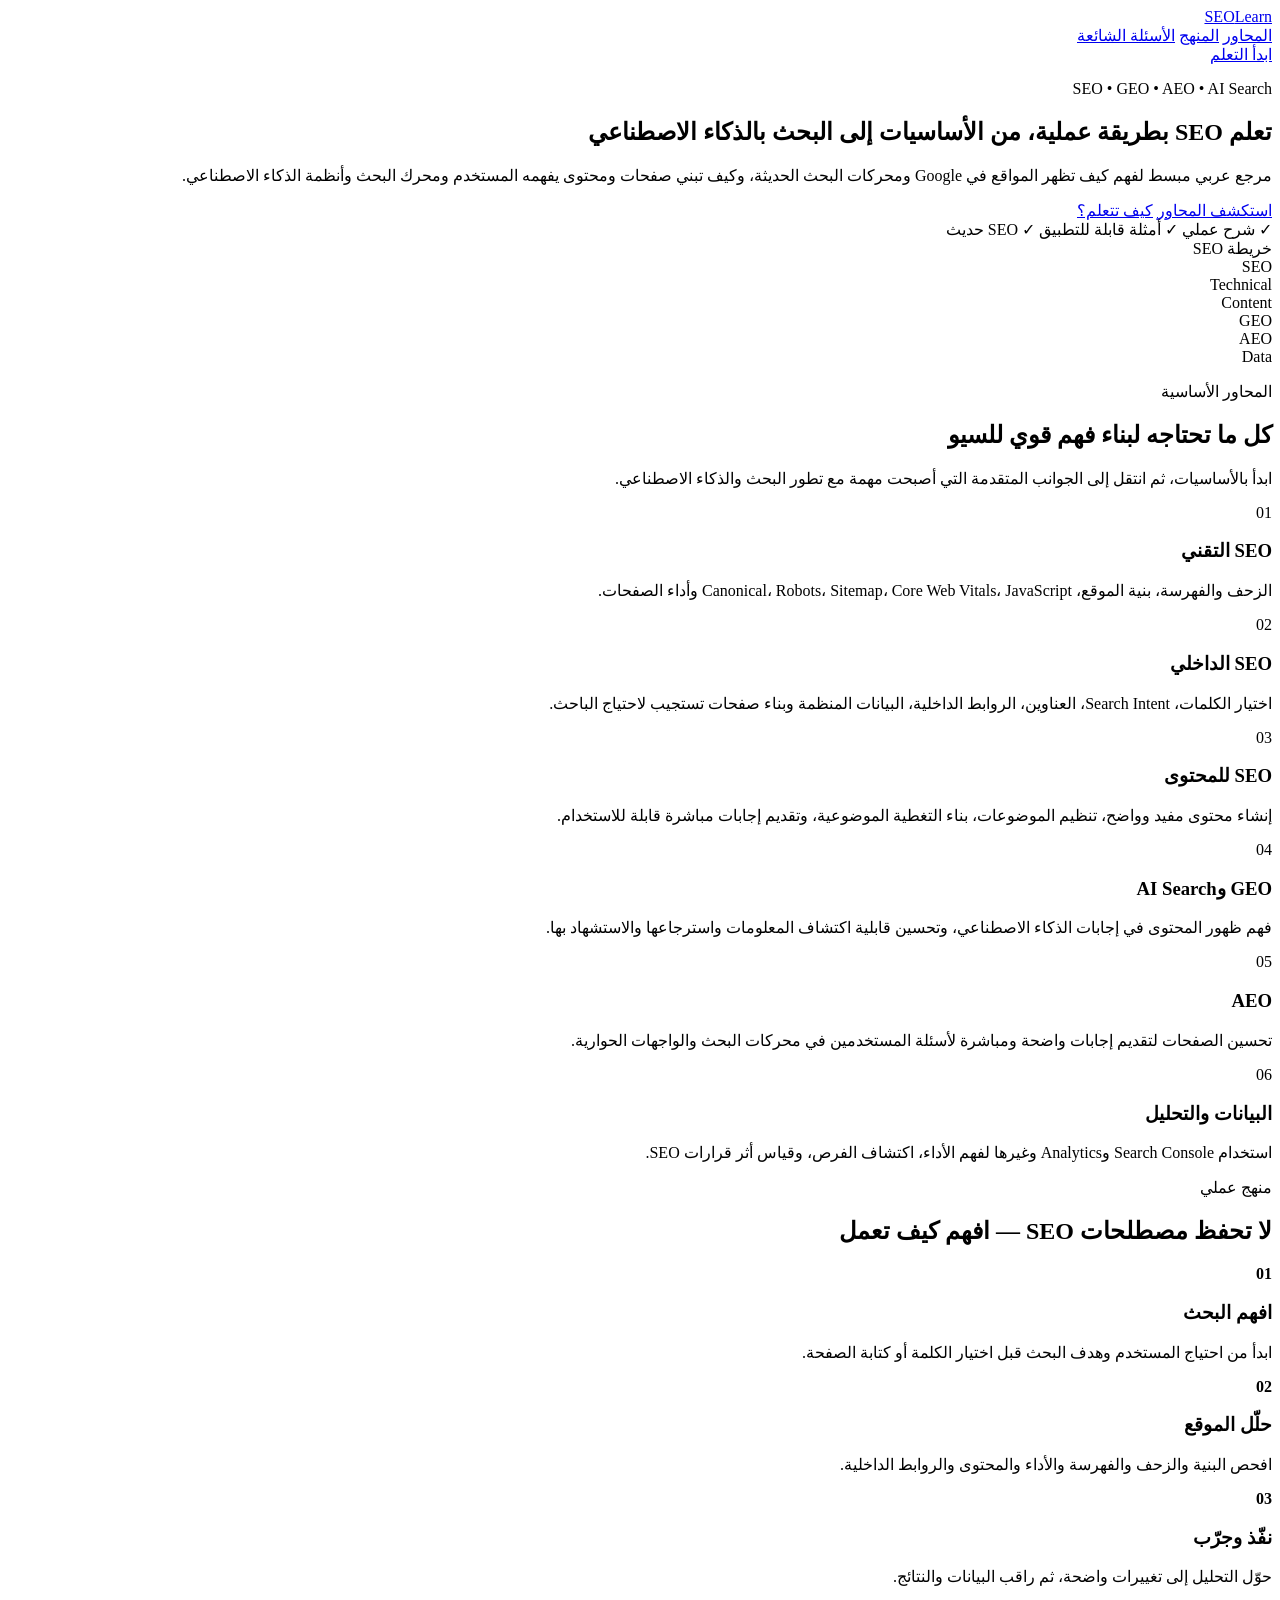
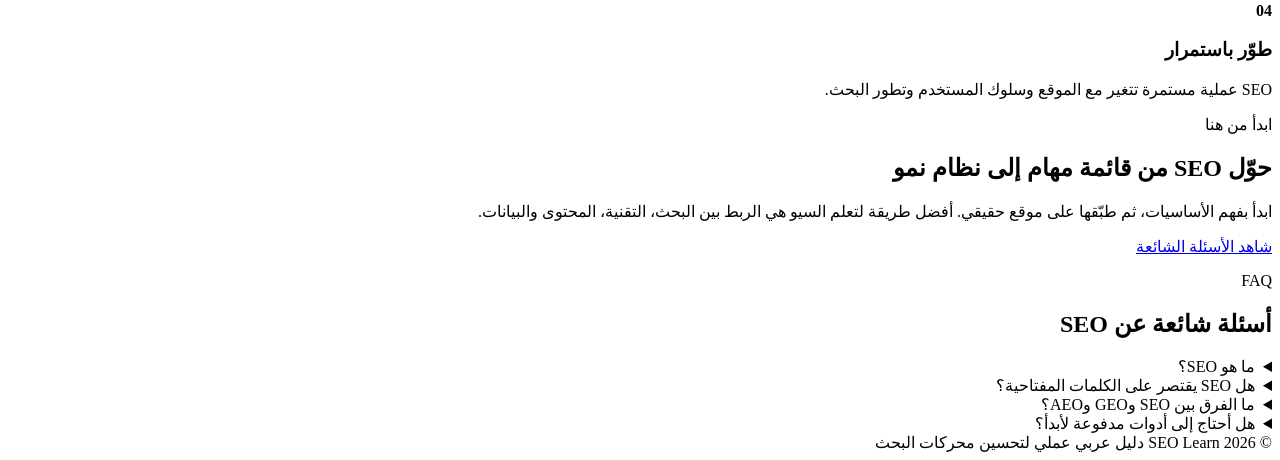
==== index.html @ 8ce14e4f "Create index.html" ====
<!doctype html>
<html lang="ar" dir="rtl">
<head>
  <meta charset="utf-8">
  <meta name="viewport" content="width=device-width, initial-scale=1">
  <title>تعلم SEO | دليل عملي لتحسين محركات البحث</title>
  <meta name="description" content="تعلم تحسين محركات البحث SEO بأسلوب عملي: السيو التقني، المحتوى، تجربة المستخدم، GEO وAEO وظهور المواقع في محركات البحث والبحث بالذكاء الاصطناعي.">
  <meta name="robots" content="index,follow,max-image-preview:large">
  <meta name="theme-color" content="#0b1020">
  <link rel="canonical" href="https://yousef-almasaed.github.io/seo-learn-landingpage/">
  <meta property="og:type" content="website">
  <meta property="og:locale" content="ar_AR">
  <meta property="og:title" content="تعلم SEO | دليل عملي لتحسين محركات البحث">
  <meta property="og:description" content="دليل عملي لفهم SEO الحديث وبناء مواقع أفضل لمحركات البحث والمستخدمين وأنظمة البحث بالذكاء الاصطناعي.">
  <meta property="og:url" content="https://yousef-almasaed.github.io/seo-learn-landingpage/">
  <meta name="twitter:card" content="summary_large_image">
  <link rel="stylesheet" href="style.css">
  <script type="application/ld+json">
  {
    "@context":"https://schema.org",
    "@type":"WebPage",
    "name":"تعلم SEO",
    "description":"دليل عملي لتعلم تحسين محركات البحث SEO.",
    "inLanguage":"ar",
    "url":"https://yousef-almasaed.github.io/seo-learn-landingpage/",
    "about":[
      {"@type":"Thing","name":"تحسين محركات البحث SEO"},
      {"@type":"Thing","name":"SEO التقني"},
      {"@type":"Thing","name":"GEO"},
      {"@type":"Thing","name":"AEO"}
    ]
  }
  </script>
</head>
<body>
  <header class="site-header">
    <nav class="nav container" aria-label="التنقل الرئيسي">
      <a class="logo" href="#top" aria-label="تعلم SEO">SEO<span>Learn</span></a>
      <div class="nav-links">
        <a href="#topics">المحاور</a>
        <a href="#method">المنهج</a>
        <a href="#faq">الأسئلة الشائعة</a>
      </div>
      <a class="nav-cta" href="#start">ابدأ التعلم</a>
    </nav>
  </header>

  <main id="top">
    <section class="hero">
      <div class="container hero-grid">
        <div class="hero-copy">
          <p class="eyebrow">SEO • GEO • AEO • AI Search</p>
          <h1>تعلم SEO بطريقة عملية، من الأساسيات إلى البحث بالذكاء الاصطناعي</h1>
          <p class="hero-text">مرجع عربي مبسط لفهم كيف تظهر المواقع في Google ومحركات البحث الحديثة، وكيف تبني صفحات ومحتوى يفهمه المستخدم ومحرك البحث وأنظمة الذكاء الاصطناعي.</p>
          <div class="actions">
            <a class="btn primary" href="#topics">استكشف المحاور</a>
            <a class="btn secondary" href="#method">كيف تتعلم؟</a>
          </div>
          <div class="trust-row">
            <span>✓ شرح عملي</span>
            <span>✓ أمثلة قابلة للتطبيق</span>
            <span>✓ SEO حديث</span>
          </div>
        </div>
        <div class="hero-card" aria-label="خريطة تعلم SEO">
          <div class="card-label">خريطة SEO</div>
          <div class="orbit center">SEO</div>
          <div class="orbit o1">Technical</div>
          <div class="orbit o2">Content</div>
          <div class="orbit o3">GEO</div>
          <div class="orbit o4">AEO</div>
          <div class="orbit o5">Data</div>
        </div>
      </div>
    </section>

    <section class="section" id="topics">
      <div class="container">
        <div class="section-heading">
          <p class="eyebrow">المحاور الأساسية</p>
          <h2>كل ما تحتاجه لبناء فهم قوي للسيو</h2>
          <p>ابدأ بالأساسيات، ثم انتقل إلى الجوانب المتقدمة التي أصبحت مهمة مع تطور البحث والذكاء الاصطناعي.</p>
        </div>
        <div class="cards">
          <article class="topic-card">
            <span class="number">01</span>
            <h3>SEO التقني</h3>
            <p>الزحف والفهرسة، بنية الموقع، Canonical، Robots، Sitemap، Core Web Vitals، JavaScript وأداء الصفحات.</p>
          </article>
          <article class="topic-card">
            <span class="number">02</span>
            <h3>SEO الداخلي</h3>
            <p>اختيار الكلمات، Search Intent، العناوين، الروابط الداخلية، البيانات المنظمة وبناء صفحات تستجيب لاحتياج الباحث.</p>
          </article>
          <article class="topic-card">
            <span class="number">03</span>
            <h3>SEO للمحتوى</h3>
            <p>إنشاء محتوى مفيد وواضح، تنظيم الموضوعات، بناء التغطية الموضوعية، وتقديم إجابات مباشرة قابلة للاستخدام.</p>
          </article>
          <article class="topic-card">
            <span class="number">04</span>
            <h3>GEO وAI Search</h3>
            <p>فهم ظهور المحتوى في إجابات الذكاء الاصطناعي، وتحسين قابلية اكتشاف المعلومات واسترجاعها والاستشهاد بها.</p>
          </article>
          <article class="topic-card">
            <span class="number">05</span>
            <h3>AEO</h3>
            <p>تحسين الصفحات لتقديم إجابات واضحة ومباشرة لأسئلة المستخدمين في محركات البحث والواجهات الحوارية.</p>
          </article>
          <article class="topic-card">
            <span class="number">06</span>
            <h3>البيانات والتحليل</h3>
            <p>استخدام Search Console وAnalytics وغيرها لفهم الأداء، اكتشاف الفرص، وقياس أثر قرارات SEO.</p>
          </article>
        </div>
      </div>
    </section>

    <section class="section dark" id="method">
      <div class="container">
        <div class="section-heading light">
          <p class="eyebrow">منهج عملي</p>
          <h2>لا تحفظ مصطلحات SEO — افهم كيف تعمل</h2>
        </div>
        <div class="steps">
          <div class="step"><b>01</b><h3>افهم البحث</h3><p>ابدأ من احتياج المستخدم وهدف البحث قبل اختيار الكلمة أو كتابة الصفحة.</p></div>
          <div class="step"><b>02</b><h3>حلّل الموقع</h3><p>افحص البنية والزحف والفهرسة والأداء والمحتوى والروابط الداخلية.</p></div>
          <div class="step"><b>03</b><h3>نفّذ وجرّب</h3><p>حوّل التحليل إلى تغييرات واضحة، ثم راقب البيانات والنتائج.</p></div>
          <div class="step"><b>04</b><h3>طوّر باستمرار</h3><p>SEO عملية مستمرة تتغير مع الموقع وسلوك المستخدم وتطور البحث.</p></div>
        </div>
      </div>
    </section>

    <section class="section" id="start">
      <div class="container callout">
        <div>
          <p class="eyebrow">ابدأ من هنا</p>
          <h2>حوّل SEO من قائمة مهام إلى نظام نمو</h2>
          <p>ابدأ بفهم الأساسيات، ثم طبّقها على موقع حقيقي. أفضل طريقة لتعلم السيو هي الربط بين البحث، التقنية، المحتوى والبيانات.</p>
        </div>
        <a class="btn primary" href="#faq">شاهد الأسئلة الشائعة</a>
      </div>
    </section>

    <section class="section faq" id="faq">
      <div class="container narrow">
        <div class="section-heading">
          <p class="eyebrow">FAQ</p>
          <h2>أسئلة شائعة عن SEO</h2>
        </div>
        <details><summary>ما هو SEO؟</summary><p>SEO هو مجموعة من الممارسات التي تساعد محركات البحث على اكتشاف صفحات الموقع وفهمها وتقييم مدى ملاءمتها لاحتياجات الباحثين.</p></details>
        <details><summary>هل SEO يقتصر على الكلمات المفتاحية؟</summary><p>لا. الكلمات جزء من الصورة فقط. SEO يشمل التقنية، نية البحث، جودة المحتوى، بنية الموقع، الروابط، تجربة المستخدم والبيانات.</p></details>
        <details><summary>ما الفرق بين SEO وGEO وAEO؟</summary><p>SEO يركز على الظهور في محركات البحث، بينما يشير GEO وAEO إلى ممارسات مرتبطة بتحسين قابلية اكتشاف المحتوى واستخدامه في تجارب البحث والإجابات الحديثة، بما فيها أنظمة الذكاء الاصطناعي.</p></details>
        <details><summary>هل أحتاج إلى أدوات مدفوعة لأبدأ؟</summary><p>لا. يمكنك البدء بأدوات مجانية مثل Google Search Console وGoogle Analytics، ثم إضافة أدوات متخصصة عندما تحتاج إلى بيانات أو عمليات تحليل أعمق.</p></details>
      </div>
    </section>
  </main>

  <footer class="footer">
    <div class="container footer-inner">
      <span>© 2026 SEO Learn</span>
      <span>دليل عربي عملي لتحسين محركات البحث</span>
    </div>
  </footer>
</body>
</html>
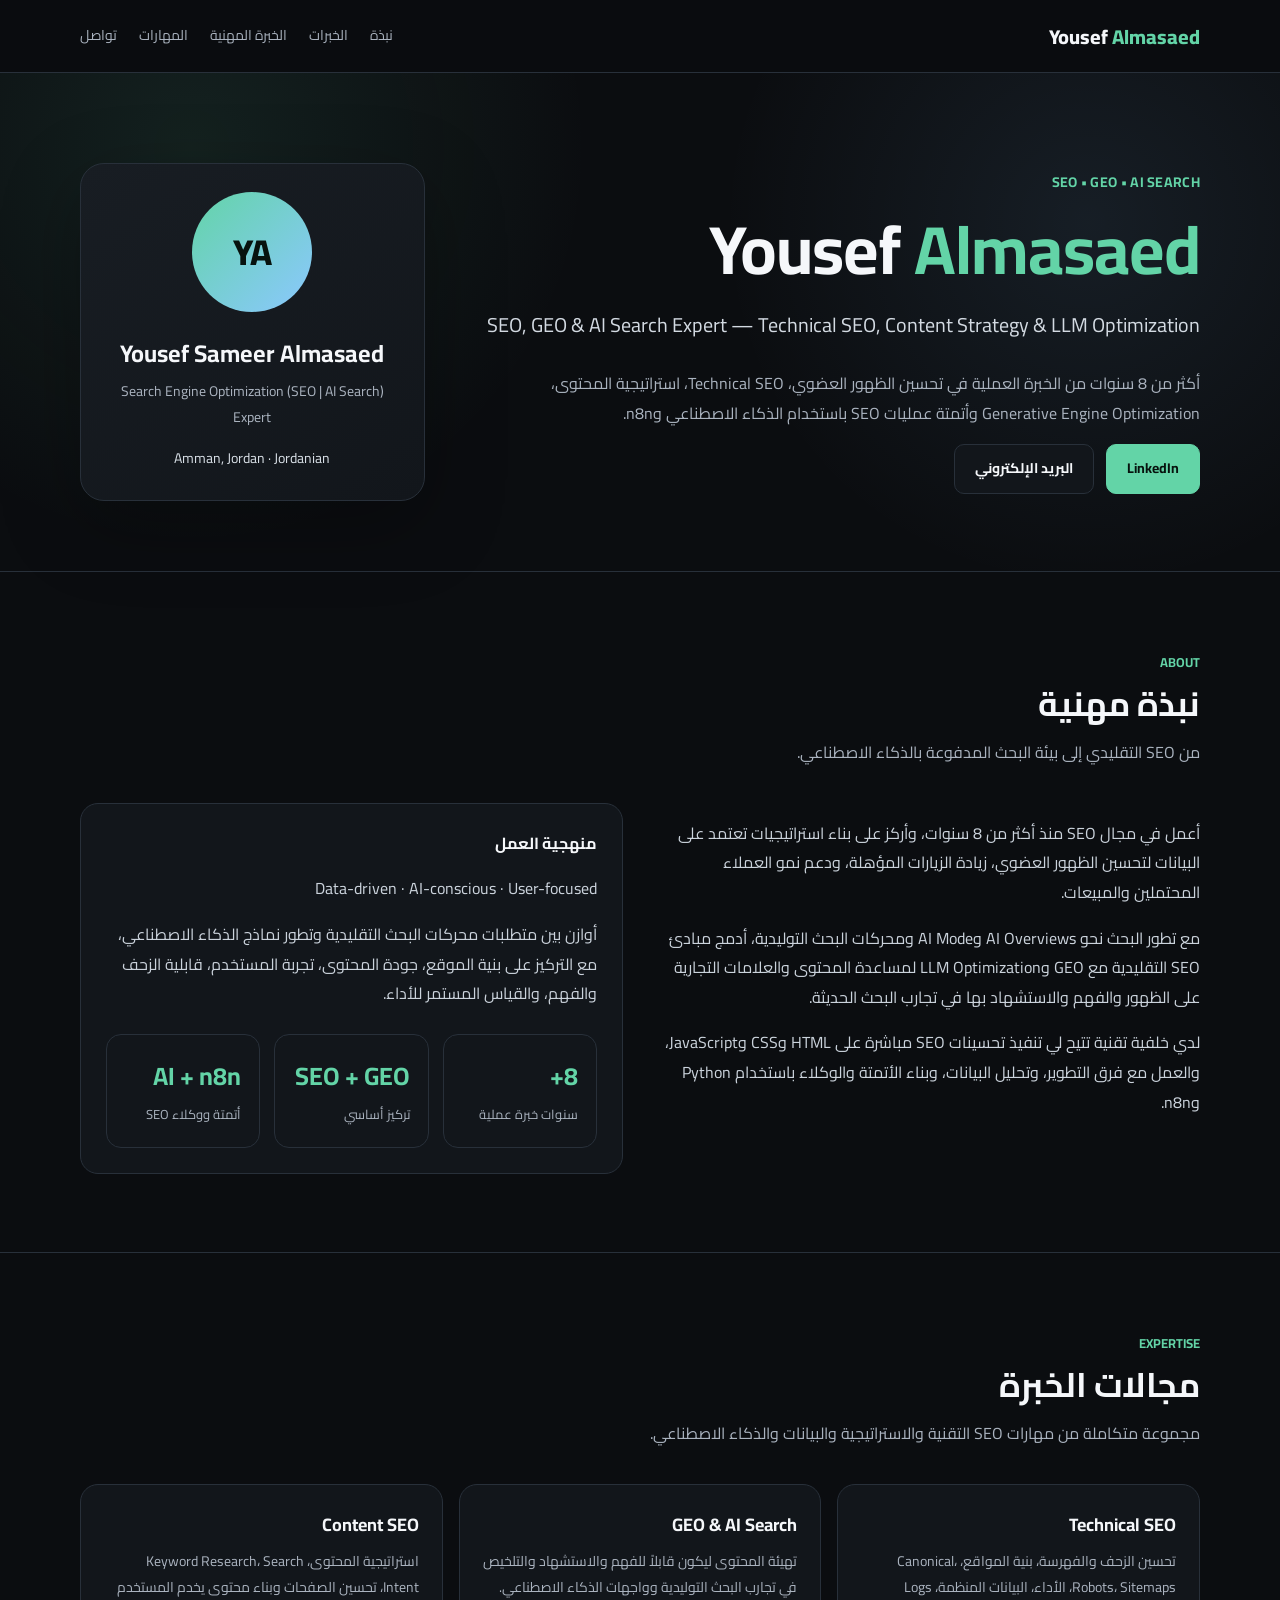
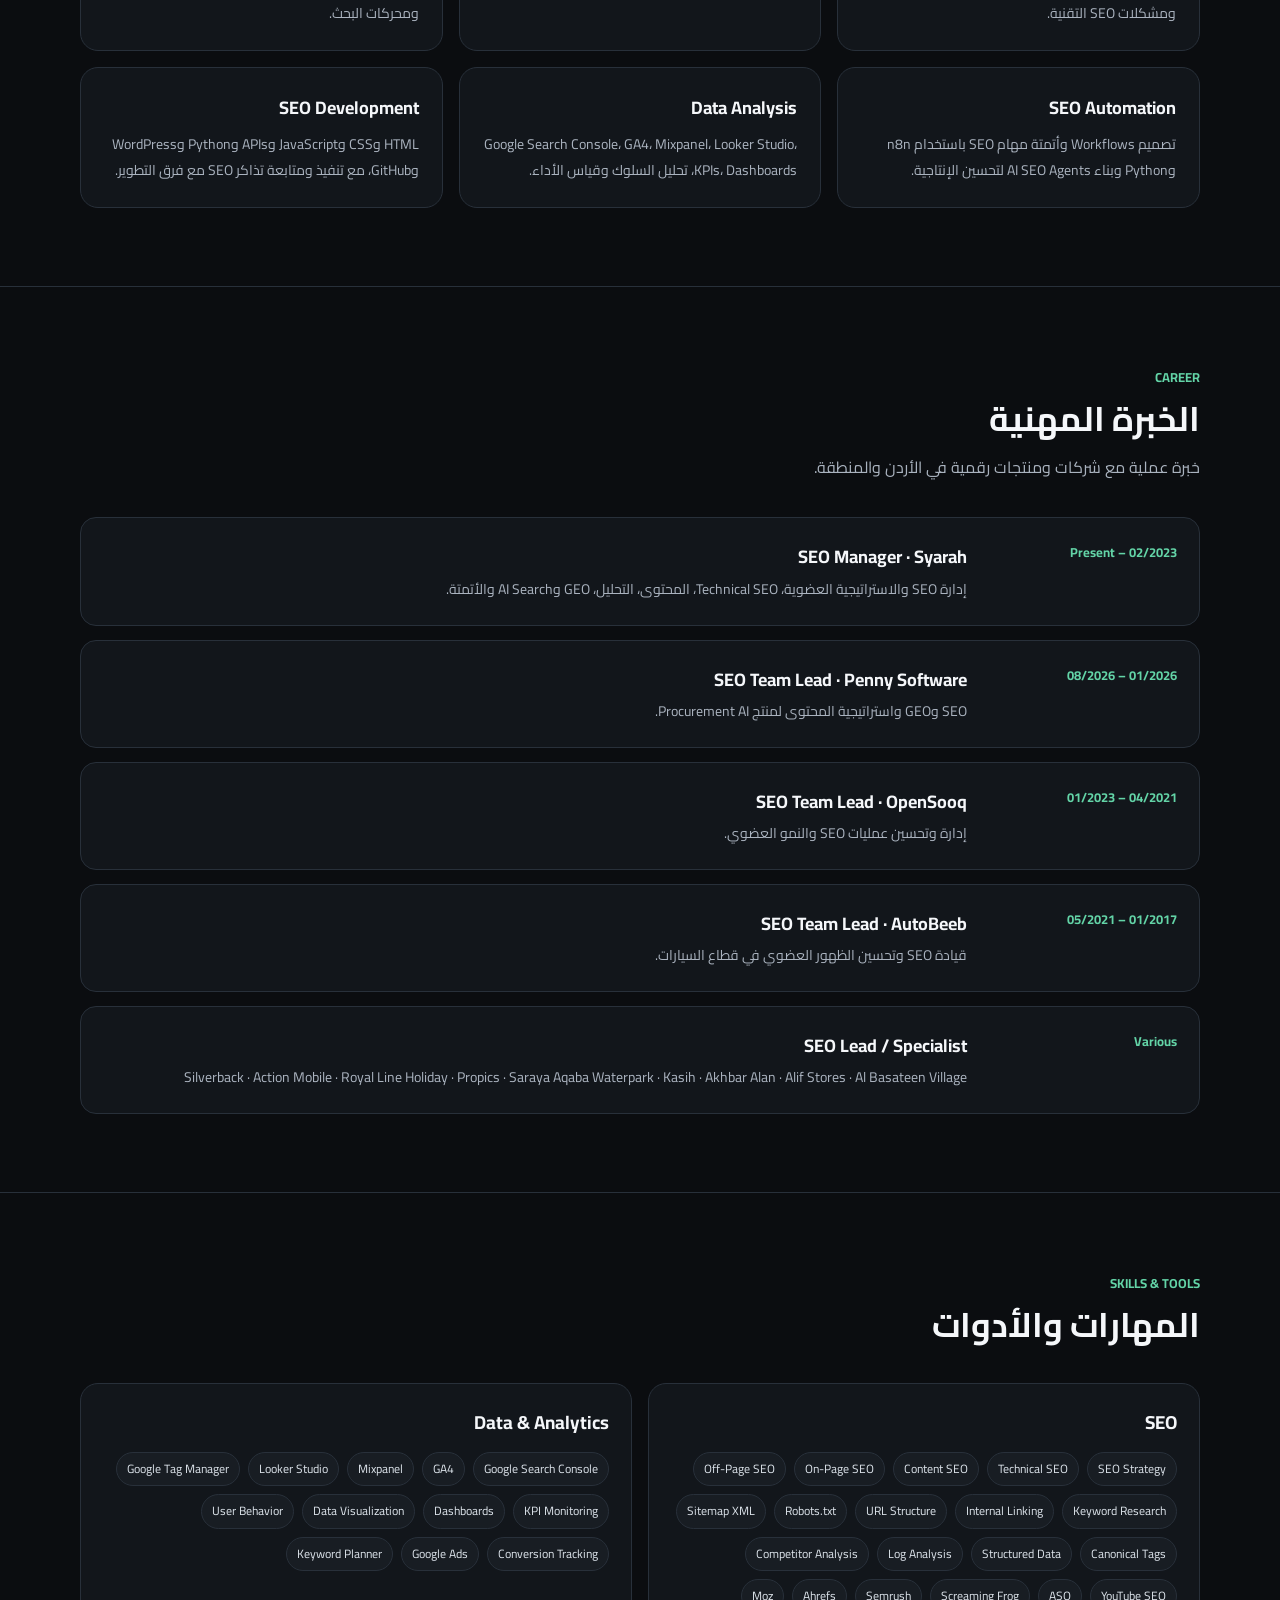
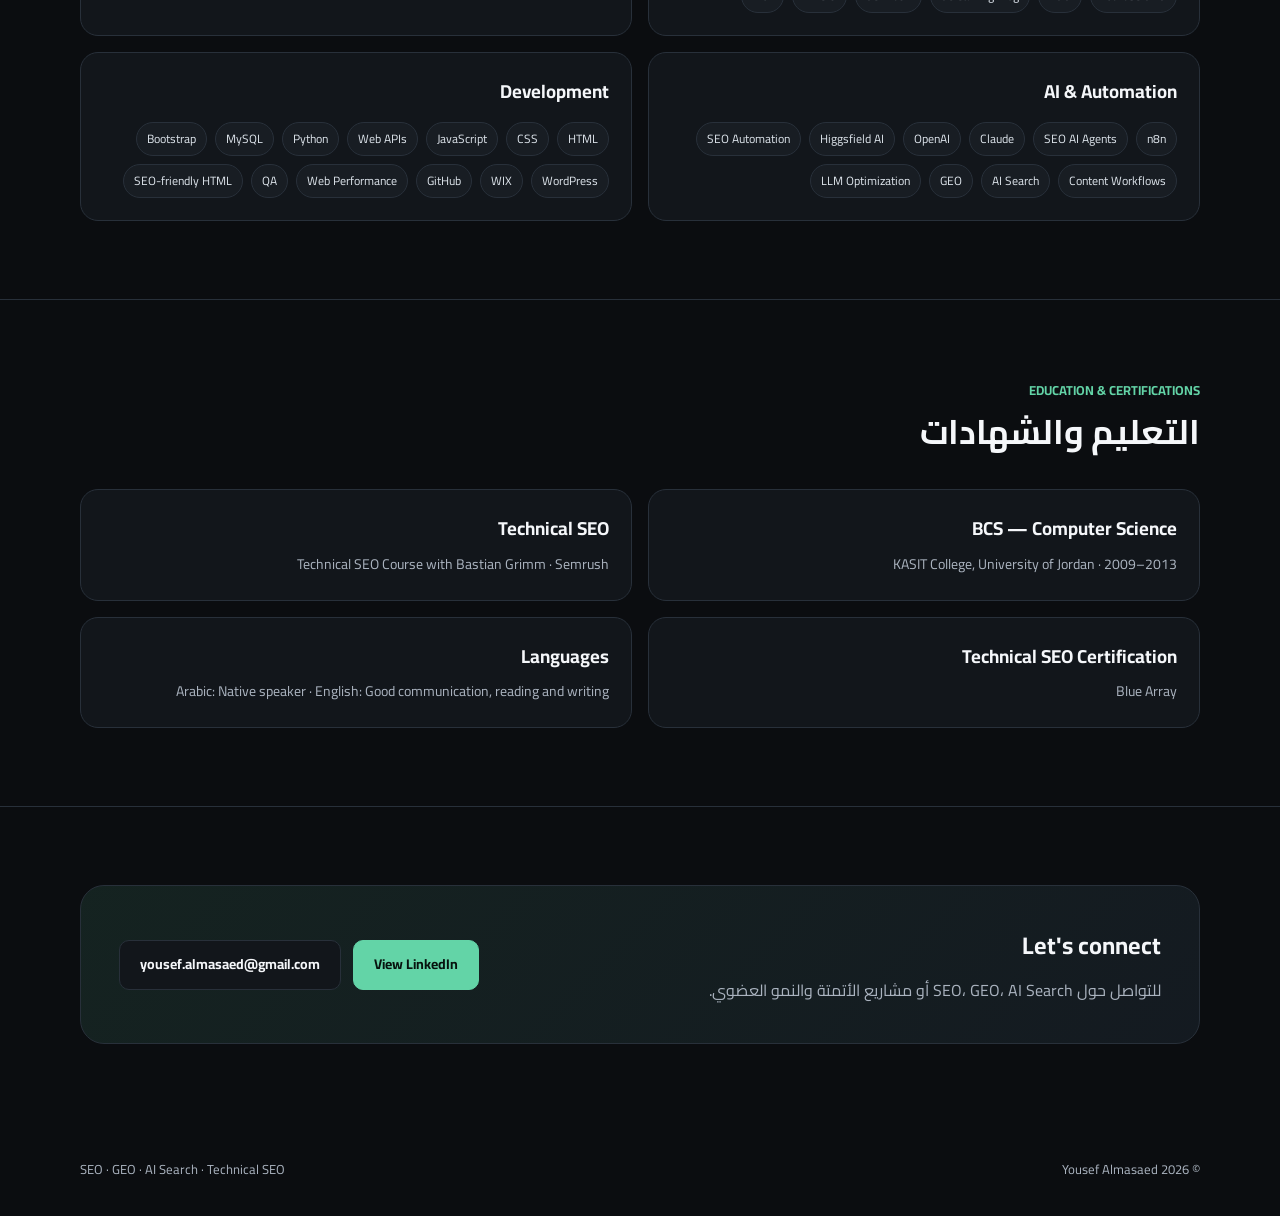
==== commit a32832b5: "Create personal SEO profile landing page" ====
--- a/index.html
+++ b/index.html
@@ -3,164 +3,181 @@
 <head>
   <meta charset="utf-8">
   <meta name="viewport" content="width=device-width, initial-scale=1">
-  <title>تعلم SEO | دليل عملي لتحسين محركات البحث</title>
-  <meta name="description" content="تعلم تحسين محركات البحث SEO بأسلوب عملي: السيو التقني، المحتوى، تجربة المستخدم، GEO وAEO وظهور المواقع في محركات البحث والبحث بالذكاء الاصطناعي.">
-  <meta name="robots" content="index,follow,max-image-preview:large">
-  <meta name="theme-color" content="#0b1020">
+  <title>Yousef Almasaed | SEO, GEO & AI Search Expert</title>
+  <meta name="description" content="Yousef Almasaed — خبير SEO وGEO وAI Search بخبرة أكثر من 8 سنوات في Technical SEO، استراتيجية المحتوى، تحليل البيانات وأتمتة SEO باستخدام Python وn8n.">
+  <meta name="robots" content="index,follow">
   <link rel="canonical" href="https://yousef-almasaed.github.io/seo-learn-landingpage/">
   <meta property="og:type" content="website">
-  <meta property="og:locale" content="ar_AR">
-  <meta property="og:title" content="تعلم SEO | دليل عملي لتحسين محركات البحث">
-  <meta property="og:description" content="دليل عملي لفهم SEO الحديث وبناء مواقع أفضل لمحركات البحث والمستخدمين وأنظمة البحث بالذكاء الاصطناعي.">
+  <meta property="og:title" content="Yousef Almasaed | SEO, GEO & AI Search Expert">
+  <meta property="og:description" content="SEO, GEO & AI Search Expert | Technical SEO, Content Strategy & LLM Optimization">
   <meta property="og:url" content="https://yousef-almasaed.github.io/seo-learn-landingpage/">
-  <meta name="twitter:card" content="summary_large_image">
-  <link rel="stylesheet" href="style.css">
+  <meta name="twitter:card" content="summary">
+  <link rel="preconnect" href="https://fonts.googleapis.com">
+  <link rel="preconnect" href="https://fonts.gstatic.com" crossorigin>
+  <link href="https://fonts.googleapis.com/css2?family=Cairo:wght@400;500;600;700;800&display=swap" rel="stylesheet">
+
+  <style>
+    :root{--bg:#0b0d10;--surface:#12161b;--surface2:#181d23;--text:#f5f7fa;--muted:#aab3bf;--line:#28303a;--accent:#63d4a7;--accent2:#8bc8ff;--max:1120px}
+    *{box-sizing:border-box}html{scroll-behavior:smooth}body{margin:0;background:var(--bg);color:var(--text);font-family:Cairo,Arial,sans-serif;line-height:1.85}
+    a{color:inherit;text-decoration:none}.container{width:min(calc(100% - 40px),var(--max));margin:auto}
+    nav{position:sticky;top:0;z-index:10;background:rgba(11,13,16,.86);backdrop-filter:blur(14px);border-bottom:1px solid var(--line)}
+    .nav-inner{height:72px;display:flex;align-items:center;justify-content:space-between;gap:24px}.brand{font-weight:800;font-size:20px}.brand span{color:var(--accent)}
+    .nav-links{display:flex;gap:22px;color:var(--muted);font-size:14px}.nav-links a:hover{color:var(--text)}
+    .hero{padding:90px 0 70px;background:radial-gradient(circle at 15% 15%,rgba(99,212,167,.10),transparent 34%),radial-gradient(circle at 85% 30%,rgba(139,200,255,.09),transparent 32%)}
+    .hero-grid{display:grid;grid-template-columns:1.35fr .65fr;gap:60px;align-items:center}.eyebrow{color:var(--accent);font-weight:700;font-size:14px;letter-spacing:.3px}
+    h1{font-size:clamp(38px,6vw,68px);line-height:1.15;margin:14px 0 18px;letter-spacing:-1px}h1 span{color:var(--accent)}
+    .lead{font-size:20px;color:#d3dae2;max-width:780px;margin:0 0 26px}.hero-actions{display:flex;gap:12px;flex-wrap:wrap}
+    .btn{display:inline-flex;align-items:center;justify-content:center;padding:11px 20px;border-radius:10px;border:1px solid var(--line);font-weight:700;font-size:14px}
+    .btn.primary{background:var(--accent);color:#07130e;border-color:var(--accent)}.btn.secondary{background:var(--surface)}
+    .profile-card{background:linear-gradient(145deg,var(--surface2),var(--surface));border:1px solid var(--line);border-radius:24px;padding:28px;text-align:center;box-shadow:0 24px 80px rgba(0,0,0,.28)}
+    .avatar{width:120px;height:120px;margin:0 auto 20px;border-radius:50%;display:grid;place-items:center;background:linear-gradient(135deg,var(--accent),var(--accent2));color:#07130e;font-size:36px;font-weight:800}
+    .profile-card h2{margin:0 0 3px;font-size:24px}.profile-card p{margin:0;color:var(--muted);font-size:14px}.location{margin-top:15px;color:#d9e0e7;font-size:14px}
+    section{padding:78px 0;border-top:1px solid var(--line)}.section-head{max-width:760px;margin-bottom:35px}.section-kicker{color:var(--accent);font-weight:700;font-size:13px}.section-head h2{font-size:34px;line-height:1.3;margin:8px 0 12px}.section-head p{color:var(--muted);margin:0}
+    .about{display:grid;grid-template-columns:1fr 1fr;gap:34px}.about p{color:#cbd3dc}.highlight{background:var(--surface);border:1px solid var(--line);border-radius:18px;padding:25px}
+    .stats{display:grid;grid-template-columns:repeat(3,1fr);gap:14px;margin-top:25px}.stat{background:var(--surface);border:1px solid var(--line);border-radius:15px;padding:18px}.stat strong{display:block;font-size:25px;color:var(--accent)}.stat span{font-size:13px;color:var(--muted)}
+    .cards{display:grid;grid-template-columns:repeat(3,1fr);gap:16px}.card{background:var(--surface);border:1px solid var(--line);border-radius:18px;padding:23px}.card h3{margin:0 0 8px;font-size:18px}.card p{margin:0;color:var(--muted);font-size:14px}
+    .experience{display:grid;gap:14px}.job{display:grid;grid-template-columns:180px 1fr;gap:30px;padding:22px;background:var(--surface);border:1px solid var(--line);border-radius:16px}.job-date{color:var(--accent);font-size:13px;font-weight:700}.job h3{margin:0;font-size:18px}.job p{margin:3px 0 0;color:var(--muted);font-size:14px}
+    .skills{display:grid;grid-template-columns:repeat(2,1fr);gap:16px}.skill-box{background:var(--surface);border:1px solid var(--line);border-radius:18px;padding:22px}.skill-box h3{margin:0 0 12px}.tags{display:flex;flex-wrap:wrap;gap:8px}.tag{padding:5px 10px;border-radius:999px;background:var(--surface2);border:1px solid var(--line);color:#dce3ea;font-size:12px}
+    .edu-grid{display:grid;grid-template-columns:1fr 1fr;gap:16px}.edu{background:var(--surface);border:1px solid var(--line);border-radius:18px;padding:22px}.edu h3{margin:0 0 5px}.edu p{margin:0;color:var(--muted);font-size:14px}
+    .contact{background:linear-gradient(135deg,rgba(99,212,167,.11),rgba(139,200,255,.07));border:1px solid var(--line);border-radius:24px;padding:38px;display:flex;align-items:center;justify-content:space-between;gap:25px}.contact h2{margin:0 0 7px}.contact p{margin:0;color:var(--muted)}
+    footer{padding:35px 0;color:var(--muted);font-size:13px}footer .footer-inner{display:flex;justify-content:space-between;gap:15px;flex-wrap:wrap}
+    @media(max-width:850px){.hero-grid,.about,.skills,.edu-grid{grid-template-columns:1fr}.cards{grid-template-columns:1fr 1fr}.job{grid-template-columns:1fr;gap:5px}.contact{display:block}.contact .btn{margin-top:18px}}
+    @media(max-width:560px){.container{width:min(calc(100% - 28px),var(--max))}.nav-links{display:none}.hero{padding:65px 0 50px}.cards,.stats{grid-template-columns:1fr}.section-head h2{font-size:28px}.lead{font-size:17px}.profile-card{padding:22px}}
+  </style>
+
   <script type="application/ld+json">
   {
     "@context":"https://schema.org",
-    "@type":"WebPage",
-    "name":"تعلم SEO",
-    "description":"دليل عملي لتعلم تحسين محركات البحث SEO.",
-    "inLanguage":"ar",
+    "@type":"Person",
+    "name":"Yousef Almasaed",
+    "alternateName":"Yousef Sameer Almasaed",
+    "jobTitle":"SEO, GEO & AI Search Expert",
+    "description":"SEO, GEO and AI Search expert with over 8 years of hands-on experience in technical SEO, content strategy, data analysis and SEO automation.",
     "url":"https://yousef-almasaed.github.io/seo-learn-landingpage/",
-    "about":[
-      {"@type":"Thing","name":"تحسين محركات البحث SEO"},
-      {"@type":"Thing","name":"SEO التقني"},
-      {"@type":"Thing","name":"GEO"},
-      {"@type":"Thing","name":"AEO"}
-    ]
+    "sameAs":["https://www.linkedin.com/in/yousef-almasaed/"],
+    "address":{"@type":"PostalAddress","addressLocality":"Amman","addressCountry":"JO"},
+    "alumniOf":{"@type":"CollegeOrUniversity","name":"KASIT, University of Jordan"},
+    "knowsAbout":["Search Engine Optimization","Technical SEO","Generative Engine Optimization","AI Search","LLM Optimization","Content SEO","SEO Automation","Python","n8n","Google Search Console","GA4","HTML","CSS","JavaScript"]
   }
   </script>
 </head>
+
 <body>
-  <header class="site-header">
-    <nav class="nav container" aria-label="التنقل الرئيسي">
-      <a class="logo" href="#top" aria-label="تعلم SEO">SEO<span>Learn</span></a>
+  <nav>
+    <div class="container nav-inner">
+      <a class="brand" href="#top">Yousef <span>Almasaed</span></a>
       <div class="nav-links">
-        <a href="#topics">المحاور</a>
-        <a href="#method">المنهج</a>
-        <a href="#faq">الأسئلة الشائعة</a>
+        <a href="#about">نبذة</a><a href="#expertise">الخبرات</a><a href="#experience">الخبرة المهنية</a><a href="#skills">المهارات</a><a href="#contact">تواصل</a>
       </div>
-      <a class="nav-cta" href="#start">ابدأ التعلم</a>
-    </nav>
-  </header>
+    </div>
+  </nav>
 
   <main id="top">
-    <section class="hero">
+    <header class="hero">
       <div class="container hero-grid">
-        <div class="hero-copy">
-          <p class="eyebrow">SEO • GEO • AEO • AI Search</p>
-          <h1>تعلم SEO بطريقة عملية، من الأساسيات إلى البحث بالذكاء الاصطناعي</h1>
-          <p class="hero-text">مرجع عربي مبسط لفهم كيف تظهر المواقع في Google ومحركات البحث الحديثة، وكيف تبني صفحات ومحتوى يفهمه المستخدم ومحرك البحث وأنظمة الذكاء الاصطناعي.</p>
-          <div class="actions">
-            <a class="btn primary" href="#topics">استكشف المحاور</a>
-            <a class="btn secondary" href="#method">كيف تتعلم؟</a>
-          </div>
-          <div class="trust-row">
-            <span>✓ شرح عملي</span>
-            <span>✓ أمثلة قابلة للتطبيق</span>
-            <span>✓ SEO حديث</span>
+        <div>
+          <div class="eyebrow">SEO • GEO • AI SEARCH</div>
+          <h1>Yousef <span>Almasaed</span></h1>
+          <p class="lead">SEO, GEO & AI Search Expert — Technical SEO, Content Strategy & LLM Optimization</p>
+          <p style="color:var(--muted);max-width:760px">أكثر من 8 سنوات من الخبرة العملية في تحسين الظهور العضوي، Technical SEO، استراتيجية المحتوى، Generative Engine Optimization وأتمتة عمليات SEO باستخدام الذكاء الاصطناعي وn8n.</p>
+          <div class="hero-actions">
+            <a class="btn primary" href="https://www.linkedin.com/in/yousef-almasaed/" target="_blank" rel="noopener">LinkedIn</a>
+            <a class="btn secondary" href="mailto:yousef.almasaed@gmail.com">البريد الإلكتروني</a>
           </div>
         </div>
-        <div class="hero-card" aria-label="خريطة تعلم SEO">
-          <div class="card-label">خريطة SEO</div>
-          <div class="orbit center">SEO</div>
-          <div class="orbit o1">Technical</div>
-          <div class="orbit o2">Content</div>
-          <div class="orbit o3">GEO</div>
-          <div class="orbit o4">AEO</div>
-          <div class="orbit o5">Data</div>
+        <aside class="profile-card">
+          <div class="avatar">YA</div>
+          <h2>Yousef Sameer Almasaed</h2>
+          <p>Search Engine Optimization (SEO | AI Search) Expert</p>
+          <div class="location">Amman, Jordan · Jordanian</div>
+        </aside>
+      </div>
+    </header>
+
+    <section id="about">
+      <div class="container">
+        <div class="section-head"><div class="section-kicker">ABOUT</div><h2>نبذة مهنية</h2><p>من SEO التقليدي إلى بيئة البحث المدفوعة بالذكاء الاصطناعي.</p></div>
+        <div class="about">
+          <div>
+            <p>أعمل في مجال SEO منذ أكثر من 8 سنوات، وأركز على بناء استراتيجيات تعتمد على البيانات لتحسين الظهور العضوي، زيادة الزيارات المؤهلة، ودعم نمو العملاء المحتملين والمبيعات.</p>
+            <p>مع تطور البحث نحو AI Overviews وAI Mode ومحركات البحث التوليدية، أدمج مبادئ SEO التقليدية مع GEO وLLM Optimization لمساعدة المحتوى والعلامات التجارية على الظهور والفهم والاستشهاد بها في تجارب البحث الحديثة.</p>
+            <p>لدي خلفية تقنية تتيح لي تنفيذ تحسينات SEO مباشرة على HTML وCSS وJavaScript، والعمل مع فرق التطوير، وتحليل البيانات، وبناء الأتمتة والوكلاء باستخدام Python وn8n.</p>
+          </div>
+          <div class="highlight">
+            <strong>منهجية العمل</strong>
+            <p>Data-driven · AI-conscious · User-focused</p>
+            <p>أوازن بين متطلبات محركات البحث التقليدية وتطور نماذج الذكاء الاصطناعي، مع التركيز على بنية الموقع، جودة المحتوى، تجربة المستخدم، قابلية الزحف والفهم، والقياس المستمر للأداء.</p>
+            <div class="stats">
+              <div class="stat"><strong>8+</strong><span>سنوات خبرة عملية</span></div>
+              <div class="stat"><strong>SEO + GEO</strong><span>تركيز أساسي</span></div>
+              <div class="stat"><strong>AI + n8n</strong><span>أتمتة ووكلاء SEO</span></div>
+            </div>
+          </div>
         </div>
       </div>
     </section>
 
-    <section class="section" id="topics">
+    <section id="expertise">
       <div class="container">
-        <div class="section-heading">
-          <p class="eyebrow">المحاور الأساسية</p>
-          <h2>كل ما تحتاجه لبناء فهم قوي للسيو</h2>
-          <p>ابدأ بالأساسيات، ثم انتقل إلى الجوانب المتقدمة التي أصبحت مهمة مع تطور البحث والذكاء الاصطناعي.</p>
-        </div>
+        <div class="section-head"><div class="section-kicker">EXPERTISE</div><h2>مجالات الخبرة</h2><p>مجموعة متكاملة من مهارات SEO التقنية والاستراتيجية والبيانات والذكاء الاصطناعي.</p></div>
         <div class="cards">
-          <article class="topic-card">
-            <span class="number">01</span>
-            <h3>SEO التقني</h3>
-            <p>الزحف والفهرسة، بنية الموقع، Canonical، Robots، Sitemap، Core Web Vitals، JavaScript وأداء الصفحات.</p>
-          </article>
-          <article class="topic-card">
-            <span class="number">02</span>
-            <h3>SEO الداخلي</h3>
-            <p>اختيار الكلمات، Search Intent، العناوين، الروابط الداخلية، البيانات المنظمة وبناء صفحات تستجيب لاحتياج الباحث.</p>
-          </article>
-          <article class="topic-card">
-            <span class="number">03</span>
-            <h3>SEO للمحتوى</h3>
-            <p>إنشاء محتوى مفيد وواضح، تنظيم الموضوعات، بناء التغطية الموضوعية، وتقديم إجابات مباشرة قابلة للاستخدام.</p>
-          </article>
-          <article class="topic-card">
-            <span class="number">04</span>
-            <h3>GEO وAI Search</h3>
-            <p>فهم ظهور المحتوى في إجابات الذكاء الاصطناعي، وتحسين قابلية اكتشاف المعلومات واسترجاعها والاستشهاد بها.</p>
-          </article>
-          <article class="topic-card">
-            <span class="number">05</span>
-            <h3>AEO</h3>
-            <p>تحسين الصفحات لتقديم إجابات واضحة ومباشرة لأسئلة المستخدمين في محركات البحث والواجهات الحوارية.</p>
-          </article>
-          <article class="topic-card">
-            <span class="number">06</span>
-            <h3>البيانات والتحليل</h3>
-            <p>استخدام Search Console وAnalytics وغيرها لفهم الأداء، اكتشاف الفرص، وقياس أثر قرارات SEO.</p>
-          </article>
+          <article class="card"><h3>Technical SEO</h3><p>تحسين الزحف والفهرسة، بنية المواقع، Canonical، Robots، Sitemaps، الأداء، البيانات المنظمة، Logs ومشكلات SEO التقنية.</p></article>
+          <article class="card"><h3>GEO & AI Search</h3><p>تهيئة المحتوى ليكون قابلاً للفهم والاستشهاد والتلخيص في تجارب البحث التوليدية وواجهات الذكاء الاصطناعي.</p></article>
+          <article class="card"><h3>Content SEO</h3><p>استراتيجية المحتوى، Keyword Research، Search Intent، تحسين الصفحات وبناء محتوى يخدم المستخدم ومحركات البحث.</p></article>
+          <article class="card"><h3>SEO Automation</h3><p>تصميم Workflows وأتمتة مهام SEO باستخدام n8n وPython وبناء AI SEO Agents لتحسين الإنتاجية.</p></article>
+          <article class="card"><h3>Data Analysis</h3><p>Google Search Console، GA4، Mixpanel، Looker Studio، KPIs، Dashboards، تحليل السلوك وقياس الأداء.</p></article>
+          <article class="card"><h3>SEO Development</h3><p>HTML وCSS وJavaScript وAPIs وPython وWordPress وGitHub، مع تنفيذ ومتابعة تذاكر SEO مع فرق التطوير.</p></article>
         </div>
       </div>
     </section>
 
-    <section class="section dark" id="method">
+    <section id="experience">
       <div class="container">
-        <div class="section-heading light">
-          <p class="eyebrow">منهج عملي</p>
-          <h2>لا تحفظ مصطلحات SEO — افهم كيف تعمل</h2>
-        </div>
-        <div class="steps">
-          <div class="step"><b>01</b><h3>افهم البحث</h3><p>ابدأ من احتياج المستخدم وهدف البحث قبل اختيار الكلمة أو كتابة الصفحة.</p></div>
-          <div class="step"><b>02</b><h3>حلّل الموقع</h3><p>افحص البنية والزحف والفهرسة والأداء والمحتوى والروابط الداخلية.</p></div>
-          <div class="step"><b>03</b><h3>نفّذ وجرّب</h3><p>حوّل التحليل إلى تغييرات واضحة، ثم راقب البيانات والنتائج.</p></div>
-          <div class="step"><b>04</b><h3>طوّر باستمرار</h3><p>SEO عملية مستمرة تتغير مع الموقع وسلوك المستخدم وتطور البحث.</p></div>
+        <div class="section-head"><div class="section-kicker">CAREER</div><h2>الخبرة المهنية</h2><p>خبرة عملية مع شركات ومنتجات رقمية في الأردن والمنطقة.</p></div>
+        <div class="experience">
+          <div class="job"><div class="job-date">02/2023 – Present</div><div><h3>SEO Manager · Syarah</h3><p>إدارة SEO والاستراتيجية العضوية، Technical SEO، المحتوى، التحليل، GEO وAI Search والأتمتة.</p></div></div>
+          <div class="job"><div class="job-date">01/2026 – 08/2026</div><div><h3>SEO Team Lead · Penny Software</h3><p>SEO وGEO واستراتيجية المحتوى لمنتج Procurement AI.</p></div></div>
+          <div class="job"><div class="job-date">04/2021 – 01/2023</div><div><h3>SEO Team Lead · OpenSooq</h3><p>إدارة وتحسين عمليات SEO والنمو العضوي.</p></div></div>
+          <div class="job"><div class="job-date">01/2017 – 05/2021</div><div><h3>SEO Team Lead · AutoBeeb</h3><p>قيادة SEO وتحسين الظهور العضوي في قطاع السيارات.</p></div></div>
+          <div class="job"><div class="job-date">Various</div><div><h3>SEO Lead / Specialist</h3><p>Silverback · Action Mobile · Royal Line Holiday · Propics · Saraya Aqaba Waterpark · Kasih · Akhbar Alan · Alif Stores · Al Basateen Village</p></div></div>
         </div>
       </div>
     </section>
 
-    <section class="section" id="start">
-      <div class="container callout">
-        <div>
-          <p class="eyebrow">ابدأ من هنا</p>
-          <h2>حوّل SEO من قائمة مهام إلى نظام نمو</h2>
-          <p>ابدأ بفهم الأساسيات، ثم طبّقها على موقع حقيقي. أفضل طريقة لتعلم السيو هي الربط بين البحث، التقنية، المحتوى والبيانات.</p>
+    <section id="skills">
+      <div class="container">
+        <div class="section-head"><div class="section-kicker">SKILLS & TOOLS</div><h2>المهارات والأدوات</h2></div>
+        <div class="skills">
+          <div class="skill-box"><h3>SEO</h3><div class="tags"><span class="tag">SEO Strategy</span><span class="tag">Technical SEO</span><span class="tag">Content SEO</span><span class="tag">On-Page SEO</span><span class="tag">Off-Page SEO</span><span class="tag">Keyword Research</span><span class="tag">Internal Linking</span><span class="tag">URL Structure</span><span class="tag">Robots.txt</span><span class="tag">Sitemap XML</span><span class="tag">Canonical Tags</span><span class="tag">Structured Data</span><span class="tag">Log Analysis</span><span class="tag">Competitor Analysis</span><span class="tag">YouTube SEO</span><span class="tag">ASO</span><span class="tag">Screaming Frog</span><span class="tag">Semrush</span><span class="tag">Ahrefs</span><span class="tag">Moz</span></div></div>
+          <div class="skill-box"><h3>Data & Analytics</h3><div class="tags"><span class="tag">Google Search Console</span><span class="tag">GA4</span><span class="tag">Mixpanel</span><span class="tag">Looker Studio</span><span class="tag">Google Tag Manager</span><span class="tag">KPI Monitoring</span><span class="tag">Dashboards</span><span class="tag">Data Visualization</span><span class="tag">User Behavior</span><span class="tag">Conversion Tracking</span><span class="tag">Google Ads</span><span class="tag">Keyword Planner</span></div></div>
+          <div class="skill-box"><h3>AI & Automation</h3><div class="tags"><span class="tag">n8n</span><span class="tag">SEO AI Agents</span><span class="tag">Claude</span><span class="tag">OpenAI</span><span class="tag">Higgsfield AI</span><span class="tag">SEO Automation</span><span class="tag">Content Workflows</span><span class="tag">AI Search</span><span class="tag">GEO</span><span class="tag">LLM Optimization</span></div></div>
+          <div class="skill-box"><h3>Development</h3><div class="tags"><span class="tag">HTML</span><span class="tag">CSS</span><span class="tag">JavaScript</span><span class="tag">Web APIs</span><span class="tag">Python</span><span class="tag">MySQL</span><span class="tag">Bootstrap</span><span class="tag">WordPress</span><span class="tag">WIX</span><span class="tag">GitHub</span><span class="tag">Web Performance</span><span class="tag">QA</span><span class="tag">SEO-friendly HTML</span></div></div>
         </div>
-        <a class="btn primary" href="#faq">شاهد الأسئلة الشائعة</a>
       </div>
     </section>
 
-    <section class="section faq" id="faq">
-      <div class="container narrow">
-        <div class="section-heading">
-          <p class="eyebrow">FAQ</p>
-          <h2>أسئلة شائعة عن SEO</h2>
+    <section>
+      <div class="container">
+        <div class="section-head"><div class="section-kicker">EDUCATION & CERTIFICATIONS</div><h2>التعليم والشهادات</h2></div>
+        <div class="edu-grid">
+          <div class="edu"><h3>BCS — Computer Science</h3><p>KASIT College, University of Jordan · 2009–2013</p></div>
+          <div class="edu"><h3>Technical SEO</h3><p>Technical SEO Course with Bastian Grimm · Semrush</p></div>
+          <div class="edu"><h3>Technical SEO Certification</h3><p>Blue Array</p></div>
+          <div class="edu"><h3>Languages</h3><p>Arabic: Native speaker · English: Good communication, reading and writing</p></div>
         </div>
-        <details><summary>ما هو SEO؟</summary><p>SEO هو مجموعة من الممارسات التي تساعد محركات البحث على اكتشاف صفحات الموقع وفهمها وتقييم مدى ملاءمتها لاحتياجات الباحثين.</p></details>
-        <details><summary>هل SEO يقتصر على الكلمات المفتاحية؟</summary><p>لا. الكلمات جزء من الصورة فقط. SEO يشمل التقنية، نية البحث، جودة المحتوى، بنية الموقع، الروابط، تجربة المستخدم والبيانات.</p></details>
-        <details><summary>ما الفرق بين SEO وGEO وAEO؟</summary><p>SEO يركز على الظهور في محركات البحث، بينما يشير GEO وAEO إلى ممارسات مرتبطة بتحسين قابلية اكتشاف المحتوى واستخدامه في تجارب البحث والإجابات الحديثة، بما فيها أنظمة الذكاء الاصطناعي.</p></details>
-        <details><summary>هل أحتاج إلى أدوات مدفوعة لأبدأ؟</summary><p>لا. يمكنك البدء بأدوات مجانية مثل Google Search Console وGoogle Analytics، ثم إضافة أدوات متخصصة عندما تحتاج إلى بيانات أو عمليات تحليل أعمق.</p></details>
+      </div>
+    </section>
+
+    <section id="contact">
+      <div class="container">
+        <div class="contact">
+          <div><h2>Let's connect</h2><p>للتواصل حول SEO، GEO، AI Search أو مشاريع الأتمتة والنمو العضوي.</p></div>
+          <div class="hero-actions"><a class="btn primary" href="https://www.linkedin.com/in/yousef-almasaed/" target="_blank" rel="noopener">View LinkedIn</a><a class="btn secondary" href="mailto:yousef.almasaed@gmail.com">yousef.almasaed@gmail.com</a></div>
+        </div>
       </div>
     </section>
   </main>
 
-  <footer class="footer">
-    <div class="container footer-inner">
-      <span>© 2026 SEO Learn</span>
-      <span>دليل عربي عملي لتحسين محركات البحث</span>
-    </div>
-  </footer>
+  <footer><div class="container footer-inner"><span>© 2026 Yousef Almasaed</span><span>SEO · GEO · AI Search · Technical SEO</span></div></footer>
 </body>
 </html>
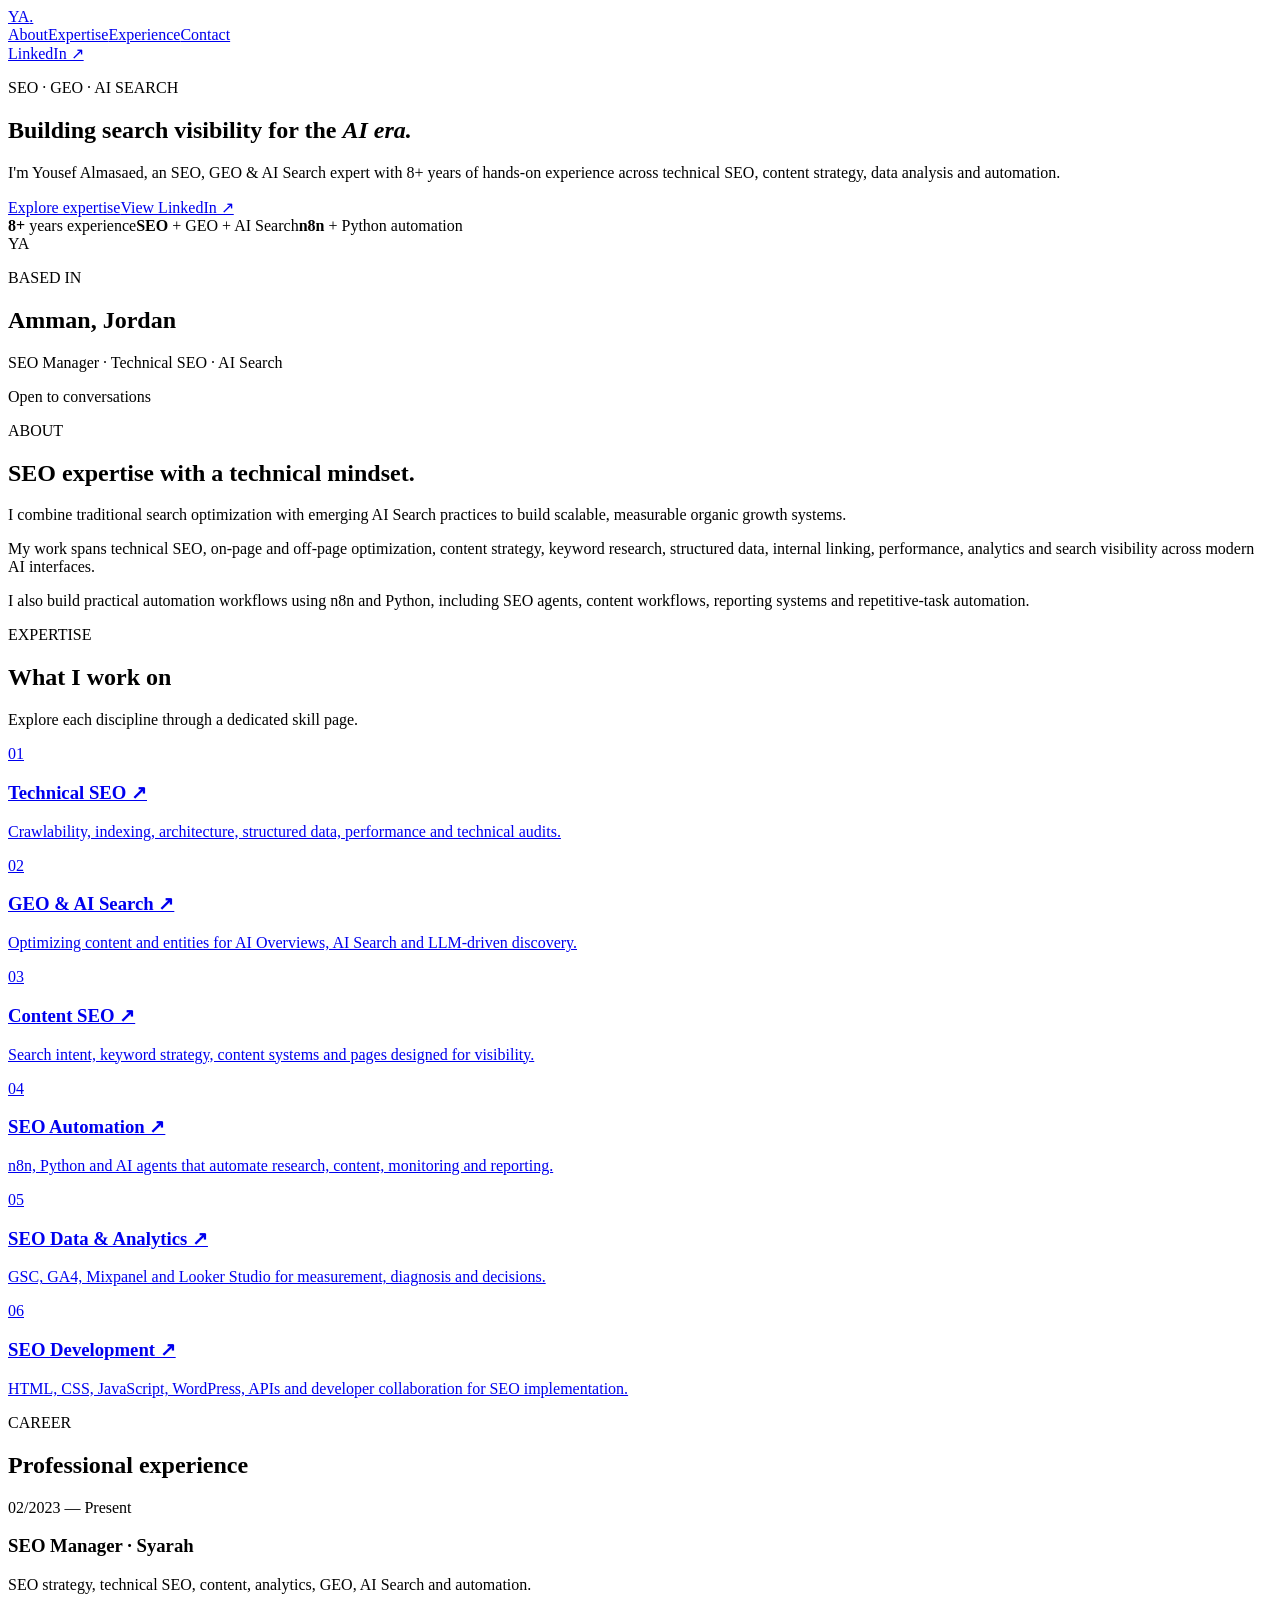
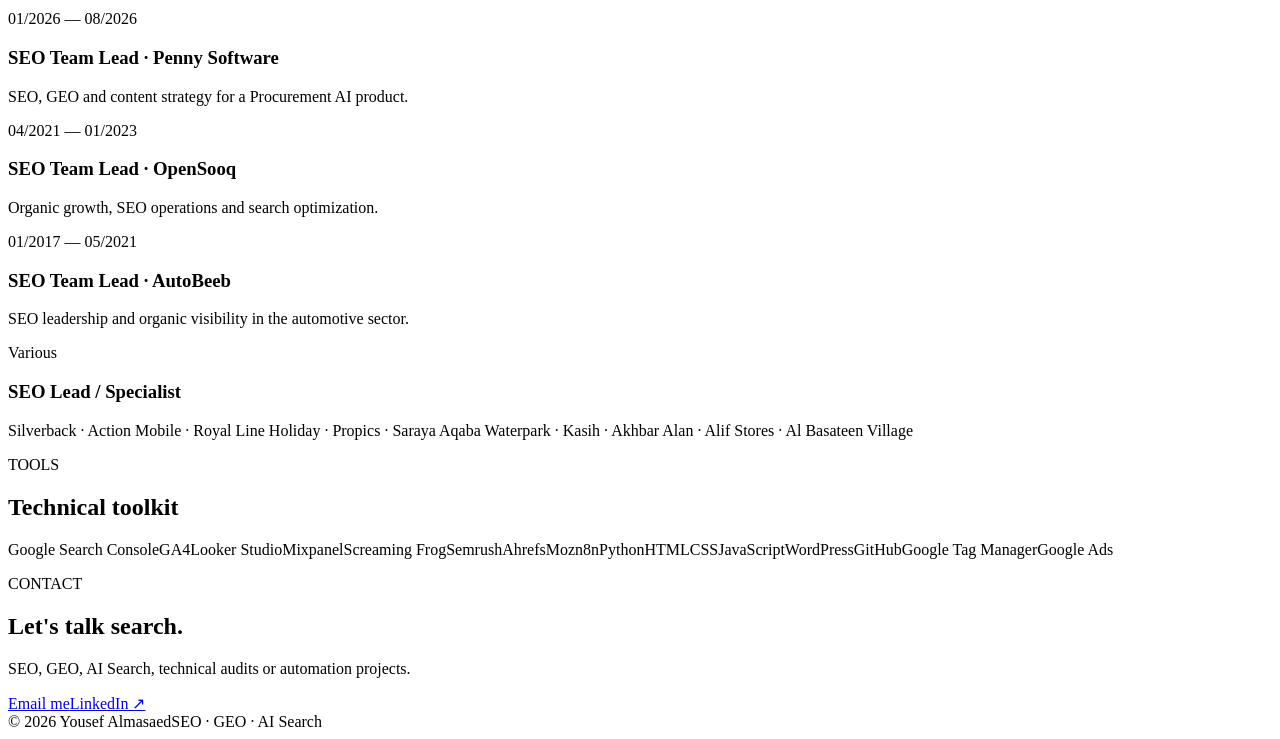
==== commit cebf83df: "Redesign profile in English with interactive expertise sections" ====
--- a/index.html
+++ b/index.html
@@ -1,183 +1,36 @@
 <!doctype html>
-<html lang="ar" dir="rtl">
+<html lang="en">
 <head>
-  <meta charset="utf-8">
-  <meta name="viewport" content="width=device-width, initial-scale=1">
-  <title>Yousef Almasaed | SEO, GEO & AI Search Expert</title>
-  <meta name="description" content="Yousef Almasaed — خبير SEO وGEO وAI Search بخبرة أكثر من 8 سنوات في Technical SEO، استراتيجية المحتوى، تحليل البيانات وأتمتة SEO باستخدام Python وn8n.">
-  <meta name="robots" content="index,follow">
-  <link rel="canonical" href="https://yousef-almasaed.github.io/seo-learn-landingpage/">
-  <meta property="og:type" content="website">
-  <meta property="og:title" content="Yousef Almasaed | SEO, GEO & AI Search Expert">
-  <meta property="og:description" content="SEO, GEO & AI Search Expert | Technical SEO, Content Strategy & LLM Optimization">
-  <meta property="og:url" content="https://yousef-almasaed.github.io/seo-learn-landingpage/">
-  <meta name="twitter:card" content="summary">
-  <link rel="preconnect" href="https://fonts.googleapis.com">
-  <link rel="preconnect" href="https://fonts.gstatic.com" crossorigin>
-  <link href="https://fonts.googleapis.com/css2?family=Cairo:wght@400;500;600;700;800&display=swap" rel="stylesheet">
-
-  <style>
-    :root{--bg:#0b0d10;--surface:#12161b;--surface2:#181d23;--text:#f5f7fa;--muted:#aab3bf;--line:#28303a;--accent:#63d4a7;--accent2:#8bc8ff;--max:1120px}
-    *{box-sizing:border-box}html{scroll-behavior:smooth}body{margin:0;background:var(--bg);color:var(--text);font-family:Cairo,Arial,sans-serif;line-height:1.85}
-    a{color:inherit;text-decoration:none}.container{width:min(calc(100% - 40px),var(--max));margin:auto}
-    nav{position:sticky;top:0;z-index:10;background:rgba(11,13,16,.86);backdrop-filter:blur(14px);border-bottom:1px solid var(--line)}
-    .nav-inner{height:72px;display:flex;align-items:center;justify-content:space-between;gap:24px}.brand{font-weight:800;font-size:20px}.brand span{color:var(--accent)}
-    .nav-links{display:flex;gap:22px;color:var(--muted);font-size:14px}.nav-links a:hover{color:var(--text)}
-    .hero{padding:90px 0 70px;background:radial-gradient(circle at 15% 15%,rgba(99,212,167,.10),transparent 34%),radial-gradient(circle at 85% 30%,rgba(139,200,255,.09),transparent 32%)}
-    .hero-grid{display:grid;grid-template-columns:1.35fr .65fr;gap:60px;align-items:center}.eyebrow{color:var(--accent);font-weight:700;font-size:14px;letter-spacing:.3px}
-    h1{font-size:clamp(38px,6vw,68px);line-height:1.15;margin:14px 0 18px;letter-spacing:-1px}h1 span{color:var(--accent)}
-    .lead{font-size:20px;color:#d3dae2;max-width:780px;margin:0 0 26px}.hero-actions{display:flex;gap:12px;flex-wrap:wrap}
-    .btn{display:inline-flex;align-items:center;justify-content:center;padding:11px 20px;border-radius:10px;border:1px solid var(--line);font-weight:700;font-size:14px}
-    .btn.primary{background:var(--accent);color:#07130e;border-color:var(--accent)}.btn.secondary{background:var(--surface)}
-    .profile-card{background:linear-gradient(145deg,var(--surface2),var(--surface));border:1px solid var(--line);border-radius:24px;padding:28px;text-align:center;box-shadow:0 24px 80px rgba(0,0,0,.28)}
-    .avatar{width:120px;height:120px;margin:0 auto 20px;border-radius:50%;display:grid;place-items:center;background:linear-gradient(135deg,var(--accent),var(--accent2));color:#07130e;font-size:36px;font-weight:800}
-    .profile-card h2{margin:0 0 3px;font-size:24px}.profile-card p{margin:0;color:var(--muted);font-size:14px}.location{margin-top:15px;color:#d9e0e7;font-size:14px}
-    section{padding:78px 0;border-top:1px solid var(--line)}.section-head{max-width:760px;margin-bottom:35px}.section-kicker{color:var(--accent);font-weight:700;font-size:13px}.section-head h2{font-size:34px;line-height:1.3;margin:8px 0 12px}.section-head p{color:var(--muted);margin:0}
-    .about{display:grid;grid-template-columns:1fr 1fr;gap:34px}.about p{color:#cbd3dc}.highlight{background:var(--surface);border:1px solid var(--line);border-radius:18px;padding:25px}
-    .stats{display:grid;grid-template-columns:repeat(3,1fr);gap:14px;margin-top:25px}.stat{background:var(--surface);border:1px solid var(--line);border-radius:15px;padding:18px}.stat strong{display:block;font-size:25px;color:var(--accent)}.stat span{font-size:13px;color:var(--muted)}
-    .cards{display:grid;grid-template-columns:repeat(3,1fr);gap:16px}.card{background:var(--surface);border:1px solid var(--line);border-radius:18px;padding:23px}.card h3{margin:0 0 8px;font-size:18px}.card p{margin:0;color:var(--muted);font-size:14px}
-    .experience{display:grid;gap:14px}.job{display:grid;grid-template-columns:180px 1fr;gap:30px;padding:22px;background:var(--surface);border:1px solid var(--line);border-radius:16px}.job-date{color:var(--accent);font-size:13px;font-weight:700}.job h3{margin:0;font-size:18px}.job p{margin:3px 0 0;color:var(--muted);font-size:14px}
-    .skills{display:grid;grid-template-columns:repeat(2,1fr);gap:16px}.skill-box{background:var(--surface);border:1px solid var(--line);border-radius:18px;padding:22px}.skill-box h3{margin:0 0 12px}.tags{display:flex;flex-wrap:wrap;gap:8px}.tag{padding:5px 10px;border-radius:999px;background:var(--surface2);border:1px solid var(--line);color:#dce3ea;font-size:12px}
-    .edu-grid{display:grid;grid-template-columns:1fr 1fr;gap:16px}.edu{background:var(--surface);border:1px solid var(--line);border-radius:18px;padding:22px}.edu h3{margin:0 0 5px}.edu p{margin:0;color:var(--muted);font-size:14px}
-    .contact{background:linear-gradient(135deg,rgba(99,212,167,.11),rgba(139,200,255,.07));border:1px solid var(--line);border-radius:24px;padding:38px;display:flex;align-items:center;justify-content:space-between;gap:25px}.contact h2{margin:0 0 7px}.contact p{margin:0;color:var(--muted)}
-    footer{padding:35px 0;color:var(--muted);font-size:13px}footer .footer-inner{display:flex;justify-content:space-between;gap:15px;flex-wrap:wrap}
-    @media(max-width:850px){.hero-grid,.about,.skills,.edu-grid{grid-template-columns:1fr}.cards{grid-template-columns:1fr 1fr}.job{grid-template-columns:1fr;gap:5px}.contact{display:block}.contact .btn{margin-top:18px}}
-    @media(max-width:560px){.container{width:min(calc(100% - 28px),var(--max))}.nav-links{display:none}.hero{padding:65px 0 50px}.cards,.stats{grid-template-columns:1fr}.section-head h2{font-size:28px}.lead{font-size:17px}.profile-card{padding:22px}}
-  </style>
-
-  <script type="application/ld+json">
-  {
-    "@context":"https://schema.org",
-    "@type":"Person",
-    "name":"Yousef Almasaed",
-    "alternateName":"Yousef Sameer Almasaed",
-    "jobTitle":"SEO, GEO & AI Search Expert",
-    "description":"SEO, GEO and AI Search expert with over 8 years of hands-on experience in technical SEO, content strategy, data analysis and SEO automation.",
-    "url":"https://yousef-almasaed.github.io/seo-learn-landingpage/",
-    "sameAs":["https://www.linkedin.com/in/yousef-almasaed/"],
-    "address":{"@type":"PostalAddress","addressLocality":"Amman","addressCountry":"JO"},
-    "alumniOf":{"@type":"CollegeOrUniversity","name":"KASIT, University of Jordan"},
-    "knowsAbout":["Search Engine Optimization","Technical SEO","Generative Engine Optimization","AI Search","LLM Optimization","Content SEO","SEO Automation","Python","n8n","Google Search Console","GA4","HTML","CSS","JavaScript"]
-  }
-  </script>
+<meta charset="utf-8"><meta name="viewport" content="width=device-width,initial-scale=1">
+<title>Yousef Almasaed | SEO, GEO & AI Search Expert</title>
+<meta name="description" content="Yousef Almasaed is an SEO, GEO and AI Search expert specializing in technical SEO, content strategy, LLM optimization, data analysis and SEO automation.">
+<link rel="canonical" href="https://yousef-almasaed.github.io/seo-learn-landingpage/">
+<meta property="og:title" content="Yousef Almasaed | SEO, GEO & AI Search Expert"><meta property="og:type" content="website">
+<link rel="stylesheet" href="style.css">
+<script type="application/ld+json">{"@context":"https://schema.org","@type":"Person","name":"Yousef Almasaed","alternateName":"Yousef Sameer Almasaed","jobTitle":"SEO, GEO & AI Search Expert","url":"https://yousef-almasaed.github.io/seo-learn-landingpage/","sameAs":["https://www.linkedin.com/in/yousef-almasaed/"],"address":{"@type":"PostalAddress","addressLocality":"Amman","addressCountry":"JO"},"alumniOf":{"@type":"CollegeOrUniversity","name":"University of Jordan"},"knowsAbout":["SEO","Technical SEO","Generative Engine Optimization","AI Search","LLM Optimization","Content SEO","SEO Automation","Python","n8n","Data Analysis"]}</script>
 </head>
-
 <body>
-  <nav>
-    <div class="container nav-inner">
-      <a class="brand" href="#top">Yousef <span>Almasaed</span></a>
-      <div class="nav-links">
-        <a href="#about">نبذة</a><a href="#expertise">الخبرات</a><a href="#experience">الخبرة المهنية</a><a href="#skills">المهارات</a><a href="#contact">تواصل</a>
-      </div>
-    </div>
-  </nav>
-
-  <main id="top">
-    <header class="hero">
-      <div class="container hero-grid">
-        <div>
-          <div class="eyebrow">SEO • GEO • AI SEARCH</div>
-          <h1>Yousef <span>Almasaed</span></h1>
-          <p class="lead">SEO, GEO & AI Search Expert — Technical SEO, Content Strategy & LLM Optimization</p>
-          <p style="color:var(--muted);max-width:760px">أكثر من 8 سنوات من الخبرة العملية في تحسين الظهور العضوي، Technical SEO، استراتيجية المحتوى، Generative Engine Optimization وأتمتة عمليات SEO باستخدام الذكاء الاصطناعي وn8n.</p>
-          <div class="hero-actions">
-            <a class="btn primary" href="https://www.linkedin.com/in/yousef-almasaed/" target="_blank" rel="noopener">LinkedIn</a>
-            <a class="btn secondary" href="mailto:yousef.almasaed@gmail.com">البريد الإلكتروني</a>
-          </div>
-        </div>
-        <aside class="profile-card">
-          <div class="avatar">YA</div>
-          <h2>Yousef Sameer Almasaed</h2>
-          <p>Search Engine Optimization (SEO | AI Search) Expert</p>
-          <div class="location">Amman, Jordan · Jordanian</div>
-        </aside>
-      </div>
-    </header>
-
-    <section id="about">
-      <div class="container">
-        <div class="section-head"><div class="section-kicker">ABOUT</div><h2>نبذة مهنية</h2><p>من SEO التقليدي إلى بيئة البحث المدفوعة بالذكاء الاصطناعي.</p></div>
-        <div class="about">
-          <div>
-            <p>أعمل في مجال SEO منذ أكثر من 8 سنوات، وأركز على بناء استراتيجيات تعتمد على البيانات لتحسين الظهور العضوي، زيادة الزيارات المؤهلة، ودعم نمو العملاء المحتملين والمبيعات.</p>
-            <p>مع تطور البحث نحو AI Overviews وAI Mode ومحركات البحث التوليدية، أدمج مبادئ SEO التقليدية مع GEO وLLM Optimization لمساعدة المحتوى والعلامات التجارية على الظهور والفهم والاستشهاد بها في تجارب البحث الحديثة.</p>
-            <p>لدي خلفية تقنية تتيح لي تنفيذ تحسينات SEO مباشرة على HTML وCSS وJavaScript، والعمل مع فرق التطوير، وتحليل البيانات، وبناء الأتمتة والوكلاء باستخدام Python وn8n.</p>
-          </div>
-          <div class="highlight">
-            <strong>منهجية العمل</strong>
-            <p>Data-driven · AI-conscious · User-focused</p>
-            <p>أوازن بين متطلبات محركات البحث التقليدية وتطور نماذج الذكاء الاصطناعي، مع التركيز على بنية الموقع، جودة المحتوى، تجربة المستخدم، قابلية الزحف والفهم، والقياس المستمر للأداء.</p>
-            <div class="stats">
-              <div class="stat"><strong>8+</strong><span>سنوات خبرة عملية</span></div>
-              <div class="stat"><strong>SEO + GEO</strong><span>تركيز أساسي</span></div>
-              <div class="stat"><strong>AI + n8n</strong><span>أتمتة ووكلاء SEO</span></div>
-            </div>
-          </div>
-        </div>
-      </div>
-    </section>
-
-    <section id="expertise">
-      <div class="container">
-        <div class="section-head"><div class="section-kicker">EXPERTISE</div><h2>مجالات الخبرة</h2><p>مجموعة متكاملة من مهارات SEO التقنية والاستراتيجية والبيانات والذكاء الاصطناعي.</p></div>
-        <div class="cards">
-          <article class="card"><h3>Technical SEO</h3><p>تحسين الزحف والفهرسة، بنية المواقع، Canonical، Robots، Sitemaps، الأداء، البيانات المنظمة، Logs ومشكلات SEO التقنية.</p></article>
-          <article class="card"><h3>GEO & AI Search</h3><p>تهيئة المحتوى ليكون قابلاً للفهم والاستشهاد والتلخيص في تجارب البحث التوليدية وواجهات الذكاء الاصطناعي.</p></article>
-          <article class="card"><h3>Content SEO</h3><p>استراتيجية المحتوى، Keyword Research، Search Intent، تحسين الصفحات وبناء محتوى يخدم المستخدم ومحركات البحث.</p></article>
-          <article class="card"><h3>SEO Automation</h3><p>تصميم Workflows وأتمتة مهام SEO باستخدام n8n وPython وبناء AI SEO Agents لتحسين الإنتاجية.</p></article>
-          <article class="card"><h3>Data Analysis</h3><p>Google Search Console، GA4، Mixpanel، Looker Studio، KPIs، Dashboards، تحليل السلوك وقياس الأداء.</p></article>
-          <article class="card"><h3>SEO Development</h3><p>HTML وCSS وJavaScript وAPIs وPython وWordPress وGitHub، مع تنفيذ ومتابعة تذاكر SEO مع فرق التطوير.</p></article>
-        </div>
-      </div>
-    </section>
-
-    <section id="experience">
-      <div class="container">
-        <div class="section-head"><div class="section-kicker">CAREER</div><h2>الخبرة المهنية</h2><p>خبرة عملية مع شركات ومنتجات رقمية في الأردن والمنطقة.</p></div>
-        <div class="experience">
-          <div class="job"><div class="job-date">02/2023 – Present</div><div><h3>SEO Manager · Syarah</h3><p>إدارة SEO والاستراتيجية العضوية، Technical SEO، المحتوى، التحليل، GEO وAI Search والأتمتة.</p></div></div>
-          <div class="job"><div class="job-date">01/2026 – 08/2026</div><div><h3>SEO Team Lead · Penny Software</h3><p>SEO وGEO واستراتيجية المحتوى لمنتج Procurement AI.</p></div></div>
-          <div class="job"><div class="job-date">04/2021 – 01/2023</div><div><h3>SEO Team Lead · OpenSooq</h3><p>إدارة وتحسين عمليات SEO والنمو العضوي.</p></div></div>
-          <div class="job"><div class="job-date">01/2017 – 05/2021</div><div><h3>SEO Team Lead · AutoBeeb</h3><p>قيادة SEO وتحسين الظهور العضوي في قطاع السيارات.</p></div></div>
-          <div class="job"><div class="job-date">Various</div><div><h3>SEO Lead / Specialist</h3><p>Silverback · Action Mobile · Royal Line Holiday · Propics · Saraya Aqaba Waterpark · Kasih · Akhbar Alan · Alif Stores · Al Basateen Village</p></div></div>
-        </div>
-      </div>
-    </section>
-
-    <section id="skills">
-      <div class="container">
-        <div class="section-head"><div class="section-kicker">SKILLS & TOOLS</div><h2>المهارات والأدوات</h2></div>
-        <div class="skills">
-          <div class="skill-box"><h3>SEO</h3><div class="tags"><span class="tag">SEO Strategy</span><span class="tag">Technical SEO</span><span class="tag">Content SEO</span><span class="tag">On-Page SEO</span><span class="tag">Off-Page SEO</span><span class="tag">Keyword Research</span><span class="tag">Internal Linking</span><span class="tag">URL Structure</span><span class="tag">Robots.txt</span><span class="tag">Sitemap XML</span><span class="tag">Canonical Tags</span><span class="tag">Structured Data</span><span class="tag">Log Analysis</span><span class="tag">Competitor Analysis</span><span class="tag">YouTube SEO</span><span class="tag">ASO</span><span class="tag">Screaming Frog</span><span class="tag">Semrush</span><span class="tag">Ahrefs</span><span class="tag">Moz</span></div></div>
-          <div class="skill-box"><h3>Data & Analytics</h3><div class="tags"><span class="tag">Google Search Console</span><span class="tag">GA4</span><span class="tag">Mixpanel</span><span class="tag">Looker Studio</span><span class="tag">Google Tag Manager</span><span class="tag">KPI Monitoring</span><span class="tag">Dashboards</span><span class="tag">Data Visualization</span><span class="tag">User Behavior</span><span class="tag">Conversion Tracking</span><span class="tag">Google Ads</span><span class="tag">Keyword Planner</span></div></div>
-          <div class="skill-box"><h3>AI & Automation</h3><div class="tags"><span class="tag">n8n</span><span class="tag">SEO AI Agents</span><span class="tag">Claude</span><span class="tag">OpenAI</span><span class="tag">Higgsfield AI</span><span class="tag">SEO Automation</span><span class="tag">Content Workflows</span><span class="tag">AI Search</span><span class="tag">GEO</span><span class="tag">LLM Optimization</span></div></div>
-          <div class="skill-box"><h3>Development</h3><div class="tags"><span class="tag">HTML</span><span class="tag">CSS</span><span class="tag">JavaScript</span><span class="tag">Web APIs</span><span class="tag">Python</span><span class="tag">MySQL</span><span class="tag">Bootstrap</span><span class="tag">WordPress</span><span class="tag">WIX</span><span class="tag">GitHub</span><span class="tag">Web Performance</span><span class="tag">QA</span><span class="tag">SEO-friendly HTML</span></div></div>
-        </div>
-      </div>
-    </section>
-
-    <section>
-      <div class="container">
-        <div class="section-head"><div class="section-kicker">EDUCATION & CERTIFICATIONS</div><h2>التعليم والشهادات</h2></div>
-        <div class="edu-grid">
-          <div class="edu"><h3>BCS — Computer Science</h3><p>KASIT College, University of Jordan · 2009–2013</p></div>
-          <div class="edu"><h3>Technical SEO</h3><p>Technical SEO Course with Bastian Grimm · Semrush</p></div>
-          <div class="edu"><h3>Technical SEO Certification</h3><p>Blue Array</p></div>
-          <div class="edu"><h3>Languages</h3><p>Arabic: Native speaker · English: Good communication, reading and writing</p></div>
-        </div>
-      </div>
-    </section>
-
-    <section id="contact">
-      <div class="container">
-        <div class="contact">
-          <div><h2>Let's connect</h2><p>للتواصل حول SEO، GEO، AI Search أو مشاريع الأتمتة والنمو العضوي.</p></div>
-          <div class="hero-actions"><a class="btn primary" href="https://www.linkedin.com/in/yousef-almasaed/" target="_blank" rel="noopener">View LinkedIn</a><a class="btn secondary" href="mailto:yousef.almasaed@gmail.com">yousef.almasaed@gmail.com</a></div>
-        </div>
-      </div>
-    </section>
-  </main>
-
-  <footer><div class="container footer-inner"><span>© 2026 Yousef Almasaed</span><span>SEO · GEO · AI Search · Technical SEO</span></div></footer>
-</body>
-</html>+<header class="site-header"><div class="wrap nav"><a class="logo" href="./">YA<span>.</span></a><nav><a href="#about">About</a><a href="#expertise">Expertise</a><a href="#experience">Experience</a><a href="#contact">Contact</a></nav><a class="nav-cta" href="https://www.linkedin.com/in/yousef-almasaed/" target="_blank" rel="noopener">LinkedIn ↗</a></div></header>
+<main>
+<section class="hero"><div class="wrap hero-grid"><div><p class="eyebrow">SEO · GEO · AI SEARCH</p><h1>Building search visibility for the <em>AI era.</em></h1><p class="hero-copy">I'm Yousef Almasaed, an SEO, GEO & AI Search expert with 8+ years of hands-on experience across technical SEO, content strategy, data analysis and automation.</p><div class="actions"><a class="button dark" href="#expertise">Explore expertise</a><a class="button light" href="https://www.linkedin.com/in/yousef-almasaed/" target="_blank" rel="noopener">View LinkedIn ↗</a></div><div class="proof"><span><b>8+</b> years experience</span><span><b>SEO</b> + GEO + AI Search</span><span><b>n8n</b> + Python automation</span></div></div><div class="hero-card"><div class="monogram">YA</div><p class="card-label">BASED IN</p><h2>Amman, Jordan</h2><p>SEO Manager · Technical SEO · AI Search</p><div class="availability"><i></i> Open to conversations</div></div></div></section>
+<section id="about"><div class="wrap"><div class="section-intro"><p class="eyebrow">ABOUT</p><h2>SEO expertise with a technical mindset.</h2><p>I combine traditional search optimization with emerging AI Search practices to build scalable, measurable organic growth systems.</p></div><div class="about-grid"><p>My work spans technical SEO, on-page and off-page optimization, content strategy, keyword research, structured data, internal linking, performance, analytics and search visibility across modern AI interfaces.</p><p>I also build practical automation workflows using n8n and Python, including SEO agents, content workflows, reporting systems and repetitive-task automation.</p></div></div></section>
+<section id="expertise" class="soft"><div class="wrap"><div class="section-intro"><p class="eyebrow">EXPERTISE</p><h2>What I work on</h2><p>Explore each discipline through a dedicated skill page.</p></div><div class="skill-grid">
+<a class="skill" href="skills/technical-seo.html"><span>01</span><h3>Technical SEO ↗</h3><p>Crawlability, indexing, architecture, structured data, performance and technical audits.</p></a>
+<a class="skill" href="skills/geo-ai-search.html"><span>02</span><h3>GEO & AI Search ↗</h3><p>Optimizing content and entities for AI Overviews, AI Search and LLM-driven discovery.</p></a>
+<a class="skill" href="skills/content-seo.html"><span>03</span><h3>Content SEO ↗</h3><p>Search intent, keyword strategy, content systems and pages designed for visibility.</p></a>
+<a class="skill" href="skills/seo-automation.html"><span>04</span><h3>SEO Automation ↗</h3><p>n8n, Python and AI agents that automate research, content, monitoring and reporting.</p></a>
+<a class="skill" href="skills/data-analysis.html"><span>05</span><h3>SEO Data & Analytics ↗</h3><p>GSC, GA4, Mixpanel and Looker Studio for measurement, diagnosis and decisions.</p></a>
+<a class="skill" href="skills/seo-development.html"><span>06</span><h3>SEO Development ↗</h3><p>HTML, CSS, JavaScript, WordPress, APIs and developer collaboration for SEO implementation.</p></a>
+</div></div></section>
+<section id="experience"><div class="wrap"><div class="section-intro"><p class="eyebrow">CAREER</p><h2>Professional experience</h2></div><div class="timeline">
+<div class="job"><time>02/2023 — Present</time><div><h3>SEO Manager · Syarah</h3><p>SEO strategy, technical SEO, content, analytics, GEO, AI Search and automation.</p></div></div>
+<div class="job"><time>01/2026 — 08/2026</time><div><h3>SEO Team Lead · Penny Software</h3><p>SEO, GEO and content strategy for a Procurement AI product.</p></div></div>
+<div class="job"><time>04/2021 — 01/2023</time><div><h3>SEO Team Lead · OpenSooq</h3><p>Organic growth, SEO operations and search optimization.</p></div></div>
+<div class="job"><time>01/2017 — 05/2021</time><div><h3>SEO Team Lead · AutoBeeb</h3><p>SEO leadership and organic visibility in the automotive sector.</p></div></div>
+<div class="job"><time>Various</time><div><h3>SEO Lead / Specialist</h3><p>Silverback · Action Mobile · Royal Line Holiday · Propics · Saraya Aqaba Waterpark · Kasih · Akhbar Alan · Alif Stores · Al Basateen Village</p></div></div>
+</div></div></section>
+<section class="soft"><div class="wrap"><div class="section-intro"><p class="eyebrow">TOOLS</p><h2>Technical toolkit</h2></div><div class="tags"><span>Google Search Console</span><span>GA4</span><span>Looker Studio</span><span>Mixpanel</span><span>Screaming Frog</span><span>Semrush</span><span>Ahrefs</span><span>Moz</span><span>n8n</span><span>Python</span><span>HTML</span><span>CSS</span><span>JavaScript</span><span>WordPress</span><span>GitHub</span><span>Google Tag Manager</span><span>Google Ads</span></div></div></section>
+<section id="contact"><div class="wrap"><div class="contact"><div><p class="eyebrow">CONTACT</p><h2>Let's talk search.</h2><p>SEO, GEO, AI Search, technical audits or automation projects.</p></div><div class="actions"><a class="button dark" href="mailto:yousef.almasaed@gmail.com">Email me</a><a class="button light" href="https://www.linkedin.com/in/yousef-almasaed/" target="_blank" rel="noopener">LinkedIn ↗</a></div></div></div></section>
+</main><footer><div class="wrap footer"><span>© 2026 Yousef Almasaed</span><span>SEO · GEO · AI Search</span></div></footer>
+<script>const observer=new IntersectionObserver(e=>e.forEach(x=>x.isIntersecting&&x.target.classList.add("visible")),{threshold:.08});document.querySelectorAll(".skill,.job,.section-intro").forEach(x=>observer.observe(x));</script>
+</body></html>
